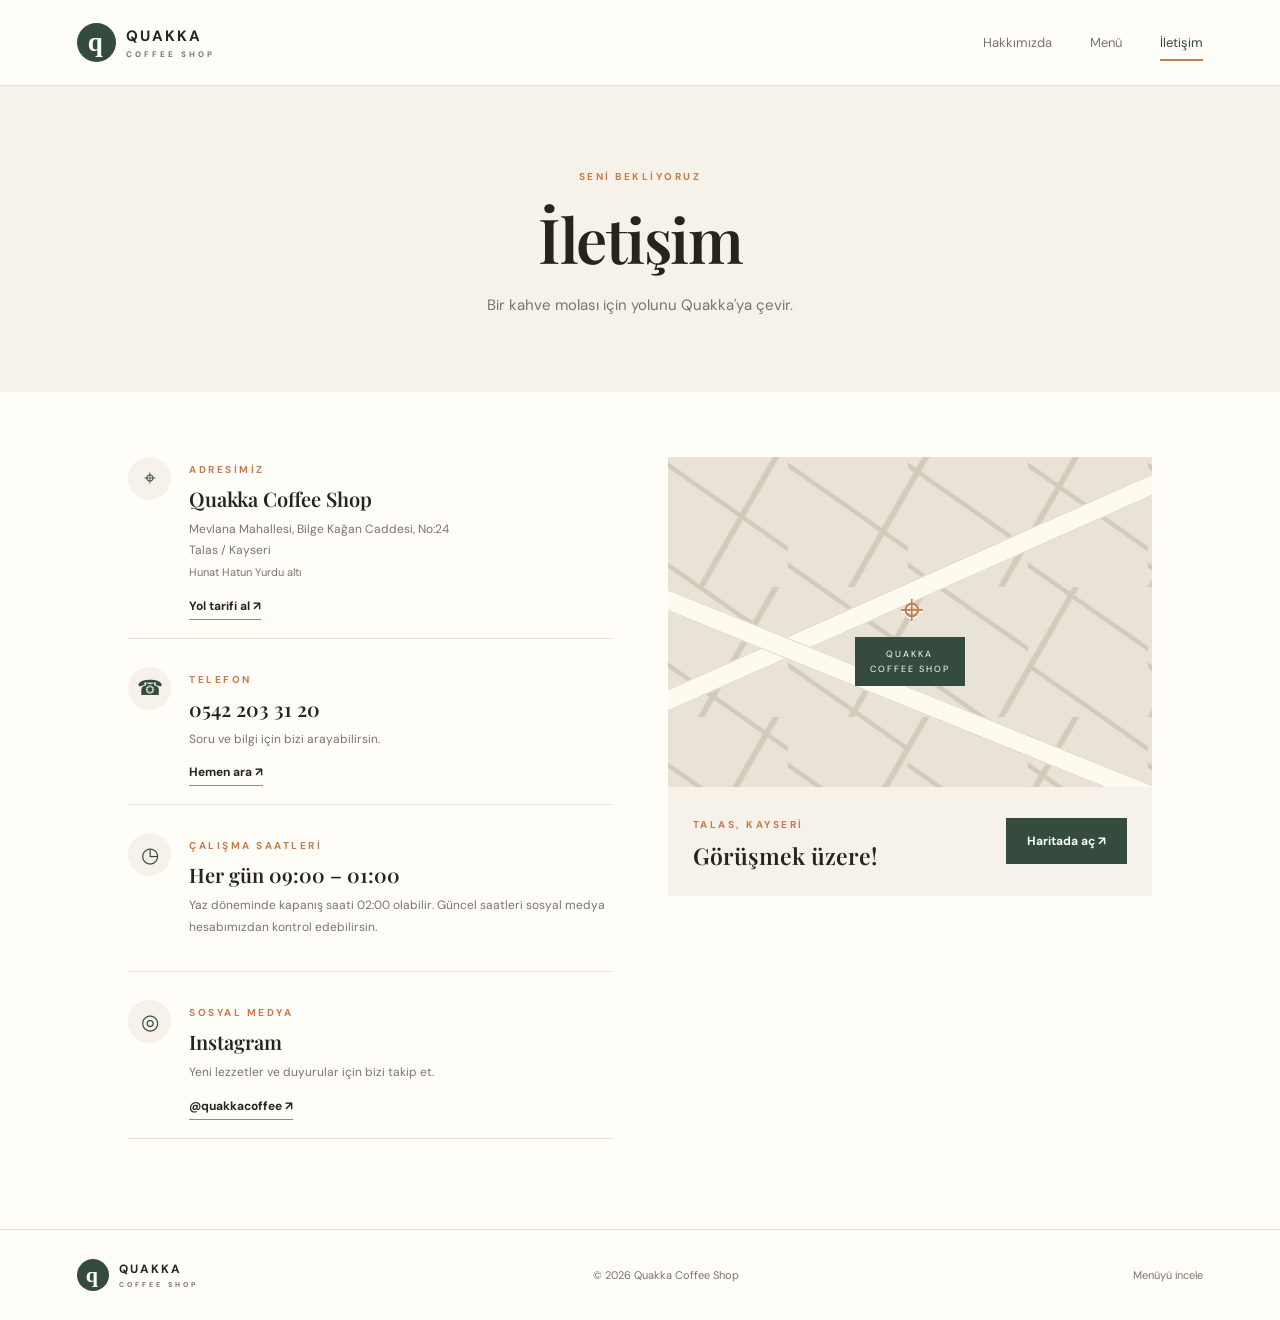
==== contact.html @ cac34ea9 "Add files via upload" ====
<!DOCTYPE html>
<html lang="tr"><head><meta charset="UTF-8"><meta name="viewport" content="width=device-width, initial-scale=1.0"><meta name="description" content="Quakka Coffee Shop iletişim ve konum bilgileri."><title>İletişim | Quakka Coffee Shop</title><link rel="preconnect" href="https://fonts.googleapis.com"><link rel="preconnect" href="https://fonts.gstatic.com" crossorigin><link href="https://fonts.googleapis.com/css2?family=DM+Sans:wght@400;500;600;700&family=Playfair+Display:wght@600;700&display=swap" rel="stylesheet"><link rel="stylesheet" href="style.css"></head>
<body><header class="site-header"><a class="brand" href="index.html"><span class="brand-mark">q</span><span>QUAKKA<small>COFFEE SHOP</small></span></a><button class="menu-toggle" aria-label="Menüyü aç" aria-expanded="false">☰</button><nav class="nav"><a href="index.html">Hakkımızda</a><a href="menu.html">Menü</a><a class="active" href="contact.html">İletişim</a></nav></header>
<main><section class="page-hero"><span class="eyebrow">SENİ BEKLİYORUZ</span><h1>İletişim</h1><p>Bir kahve molası için yolunu Quakka'ya çevir.</p></section>
<section class="contact-layout section-wrap"><div class="contact-info">
  <div class="contact-card"><span class="contact-icon">⌖</span><div><span class="item-tag">ADRESİMİZ</span><h3>Quakka Coffee Shop</h3><p>Mevlana Mahallesi, Bilge Kağan Caddesi, No:24<br>Talas / Kayseri<br><small>Hunat Hatun Yurdu altı</small></p><a class="text-link" target="_blank" rel="noopener" href="https://www.google.com/maps/search/?api=1&query=Quakka+Coffee+Shop+Talas+Kayseri">Yol tarifi al ↗</a></div></div>
  <div class="contact-card"><span class="contact-icon">☎</span><div><span class="item-tag">TELEFON</span><h3>0542 203 31 20</h3><p>Soru ve bilgi için bizi arayabilirsin.</p><a class="text-link" href="tel:+905422033120">Hemen ara ↗</a></div></div>
  <div class="contact-card"><span class="contact-icon">◷</span><div><span class="item-tag">ÇALIŞMA SAATLERİ</span><h3>Her gün 09:00 – 01:00</h3><p>Yaz döneminde kapanış saati 02:00 olabilir. Güncel saatleri sosyal medya hesabımızdan kontrol edebilirsin.</p></div></div>
  <div class="contact-card"><span class="contact-icon">◎</span><div><span class="item-tag">SOSYAL MEDYA</span><h3>Instagram</h3><p>Yeni lezzetler ve duyurular için bizi takip et.</p><a class="text-link" target="_blank" rel="noopener" href="https://www.instagram.com/quakkacoffee/">@quakkacoffee ↗</a></div></div>
</div><div class="map-panel"><div class="map-art"><span class="map-pin">⌖</span><span class="map-label">QUAKKA<br>COFFEE SHOP</span><span class="map-road road-one"></span><span class="map-road road-two"></span></div><div class="map-bottom"><div><span class="eyebrow">TALAS, KAYSERİ</span><h3>Görüşmek üzere!</h3></div><a class="btn btn-primary" target="_blank" rel="noopener" href="https://www.google.com/maps/search/?api=1&query=Quakka+Coffee+Shop+Talas+Kayseri">Haritada aç ↗</a></div></div></section></main>
<footer><a class="brand footer-brand" href="index.html"><span class="brand-mark">q</span><span>QUAKKA<small>COFFEE SHOP</small></span></a><p>© <span id="year"></span> Quakka Coffee Shop</p><a href="menu.html">Menüyü incele</a></footer><script src="script.js"></script></body></html>
---- style.css ----
:root{--ink:#25241f;--muted:#77756d;--cream:#f6f2e9;--paper:#fffdf8;--green:#344b3d;--orange:#c77a4b;--line:#e8e1d5}*{box-sizing:border-box}html{scroll-behavior:smooth}body{margin:0;background:var(--paper);color:var(--ink);font-family:'DM Sans',sans-serif}a{color:inherit;text-decoration:none}.site-header{height:86px;padding:0 max(6vw,24px);display:flex;align-items:center;justify-content:space-between;border-bottom:1px solid var(--line);background:rgba(255,253,248,.94);position:sticky;top:0;z-index:10;backdrop-filter:blur(12px)}.brand{display:flex;align-items:center;gap:10px;font-weight:700;letter-spacing:2px;font-size:15px}.brand small{display:block;font-size:8px;letter-spacing:3px;color:var(--muted);margin-top:3px}.brand-mark{display:grid;place-items:center;width:39px;height:39px;border-radius:50%;background:var(--green);color:#fff;font:700 27px Georgia}.nav{display:flex;gap:38px}.nav a{font-size:13px;color:var(--muted);padding:34px 0;position:relative}.nav a:hover,.nav a.active{color:var(--green)}.nav a.active:after{content:'';position:absolute;bottom:24px;left:0;width:100%;height:2px;background:var(--orange)}.menu-toggle{display:none;background:none;border:0;font-size:25px;color:var(--green)}.hero{min-height:570px;padding:75px max(10vw,28px);display:grid;grid-template-columns:1fr 1fr;align-items:center;gap:50px;background:var(--cream);overflow:hidden}.eyebrow,.item-tag{font-size:10px;letter-spacing:2.5px;font-weight:700;color:var(--orange)}h1,h2{font-family:'Playfair Display',serif;font-weight:600;letter-spacing:-1.5px}.hero h1{font-size:clamp(52px,6vw,82px);line-height:1.06;margin:20px 0}.hero h1 em{color:var(--orange);font-weight:600}.hero-copy>p,.page-hero p{max-width:450px;color:var(--muted);line-height:1.85;font-size:15px}.hero-actions{display:flex;align-items:center;gap:28px;margin-top:32px}.btn{display:inline-flex;align-items:center;gap:22px;padding:15px 21px;font-size:12px;font-weight:700;transition:.2s}.btn-primary{background:var(--green);color:white}.btn-primary:hover{background:#24372b;transform:translateY(-2px)}.text-link{font-size:12px;font-weight:700;border-bottom:1px solid var(--orange);padding-bottom:5px}.hero-art{height:390px;position:relative;display:grid;place-items:center}.art-circle{width:330px;height:330px;border-radius:50%;background:#e4d4bd;position:absolute}.coffee-cup{width:210px;height:145px;background:#fffaf0;border-radius:12px 12px 75px 75px;position:relative;z-index:1;box-shadow:0 25px 35px #59432c25;transform:rotate(-7deg);display:flex;justify-content:center;padding-top:12px}.coffee{width:175px;height:25px;border-radius:50%;background:#68432e;border:7px solid #e8dfcf}.cup-handle{position:absolute;right:-49px;top:32px;width:65px;height:65px;border:13px solid #fffaf0;border-radius:50%;z-index:-1}.art-note{position:absolute;left:4%;bottom:35px;font-size:10px;letter-spacing:3px;line-height:1.7;color:var(--green);font-weight:700}.art-stamp{position:absolute;right:8%;top:35px;width:65px;height:65px;border:1px solid var(--orange);border-radius:50%;display:grid;place-items:center;color:var(--orange);font:30px Georgia}.section-wrap{padding:90px max(10vw,28px)}.intro{display:grid;grid-template-columns:1fr 1fr;gap:70px;align-items:center}.intro h2,.cta h2{font-size:48px;line-height:1.15;margin:15px 0}.intro-text{color:var(--muted);font-size:14px;line-height:1.9}.feature-strip{background:#f0ebe1;padding:55px max(10vw,28px);display:grid;grid-template-columns:repeat(3,1fr);gap:45px}.feature-strip>div>span{color:var(--orange);font-size:11px}.feature-strip h3{font:600 21px 'Playfair Display',serif;margin:12px 0 7px}.feature-strip p{font-size:12px;color:var(--muted);line-height:1.7}.cta{background:var(--green);color:#fff;display:flex;align-items:center;justify-content:space-between;padding-top:48px;padding-bottom:48px}.cta .eyebrow{color:#e8b18e}.cta h2{font-size:35px;margin-bottom:0}.btn-light{background:var(--paper);color:var(--green);white-space:nowrap}.page-hero{text-align:center;background:var(--cream);padding:78px 24px 72px}.page-hero h1{font-size:62px;margin:12px 0}.page-hero p{margin:0 auto}.menu-section{padding-top:55px}.menu-toolbar{display:flex;justify-content:space-between;gap:20px;align-items:center;margin-bottom:30px}.filters{display:flex;gap:8px;flex-wrap:wrap}.filter{border:1px solid var(--line);background:transparent;border-radius:30px;padding:10px 16px;font:600 11px 'DM Sans';color:var(--muted);cursor:pointer}.filter:hover,.filter.active{background:var(--green);border-color:var(--green);color:#fff}.menu-note,.disclaimer{font-size:11px;color:var(--muted)}.menu-grid{display:grid;grid-template-columns:repeat(2,1fr);gap:14px}.menu-card{border:1px solid var(--line);padding:23px;display:flex;gap:18px;align-items:flex-start;background:#fffefa;min-height:145px;transition:.2s}.menu-card:hover{border-color:#c7b49c;transform:translateY(-2px)}.menu-card[hidden]{display:none}.menu-emoji{width:49px;height:49px;flex:0 0 49px;border-radius:50%;background:var(--cream);display:grid;place-items:center;font-size:23px}.menu-card h3{font:600 21px 'Playfair Display',serif;margin:7px 0}.menu-card p{font-size:12px;line-height:1.6;color:var(--muted);margin:0}.menu-card .item-tag{font-size:9px}.disclaimer{margin-top:26px}.contact-layout{display:grid;grid-template-columns:1fr 1fr;gap:55px;padding-top:65px}.contact-info{display:grid;gap:28px}.contact-card{display:flex;gap:18px;padding-bottom:23px;border-bottom:1px solid var(--line)}.contact-icon{width:43px;height:43px;flex:0 0 43px;border-radius:50%;background:var(--cream);display:grid;place-items:center;color:var(--green);font-size:21px}.contact-card h3{font:600 20px 'Playfair Display',serif;margin:7px 0}.contact-card p{font-size:12px;color:var(--muted);line-height:1.8;margin:0 0 10px}.contact-card small{font-size:11px}.map-panel{background:var(--cream);align-self:start}.map-art{height:330px;position:relative;overflow:hidden;background-color:#e9e3d7;background-image:linear-gradient(35deg,transparent 48%,#d4cabb 49%,#d4cabb 51%,transparent 52%),linear-gradient(120deg,transparent 46%,#d4cabb 47%,#d4cabb 49%,transparent 50%);background-size:120px 100px,150px 130px;display:grid;place-items:center}.map-road{position:absolute;height:20px;width:130%;background:#fffaf0;border:1px solid #ded5c8;transform:rotate(-24deg)}.road-one{top:35%;left:-10%}.road-two{top:70%;left:-15%;transform:rotate(22deg)}.map-pin{position:absolute;z-index:2;top:38%;left:48%;font-size:42px;color:var(--orange);text-shadow:0 2px #fff}.map-label{z-index:2;background:var(--green);color:white;padding:10px 15px;font-size:9px;letter-spacing:2px;line-height:1.6;text-align:center;margin-top:80px}.map-bottom{padding:25px;display:flex;align-items:center;justify-content:space-between;gap:15px}.map-bottom h3{font:600 23px 'Playfair Display',serif;margin:7px 0 0}footer{border-top:1px solid var(--line);padding:27px max(6vw,24px);display:flex;align-items:center;justify-content:space-between;gap:20px}footer p,footer>a:last-child{font-size:11px;color:var(--muted)}.footer-brand .brand-mark{width:32px;height:32px;font-size:22px}.footer-brand{font-size:12px} .footer-brand small{font-size:7px}@media(max-width:760px){.site-header{height:72px}.menu-toggle{display:block}.nav{display:none;position:absolute;top:71px;left:0;right:0;background:var(--paper);padding:10px 25px 20px;box-shadow:0 12px 20px #0000000c;flex-direction:column;gap:0}.nav.open{display:flex}.nav a{padding:14px 0}.nav a.active:after{bottom:7px;width:35px}.hero{grid-template-columns:1fr;padding-top:65px;gap:15px}.hero-art{height:300px}.art-circle{width:260px;height:260px}.coffee-cup{transform:scale(.82) rotate(-7deg)}.intro,.contact-layout{grid-template-columns:1fr;gap:25px}.intro h2{font-size:40px}.feature-strip{grid-template-columns:1fr;gap:20px;padding-top:40px;padding-bottom:40px}.cta{align-items:flex-start;flex-direction:column}.cta h2{font-size:30px}.page-hero h1{font-size:48px}.menu-toolbar{align-items:flex-start;flex-direction:column}.menu-grid{grid-template-columns:1fr}.section-wrap{padding:60px 24px}.contact-layout{padding-top:45px}.map-art{height:260px}footer{flex-wrap:wrap}footer p{order:3;width:100%;margin:0}}@media(min-width:761px) and (max-width:1050px){.hero{padding-left:6vw;padding-right:6vw}.section-wrap{padding-left:7vw;padding-right:7vw}.menu-toolbar{align-items:flex-start;flex-direction:column}}
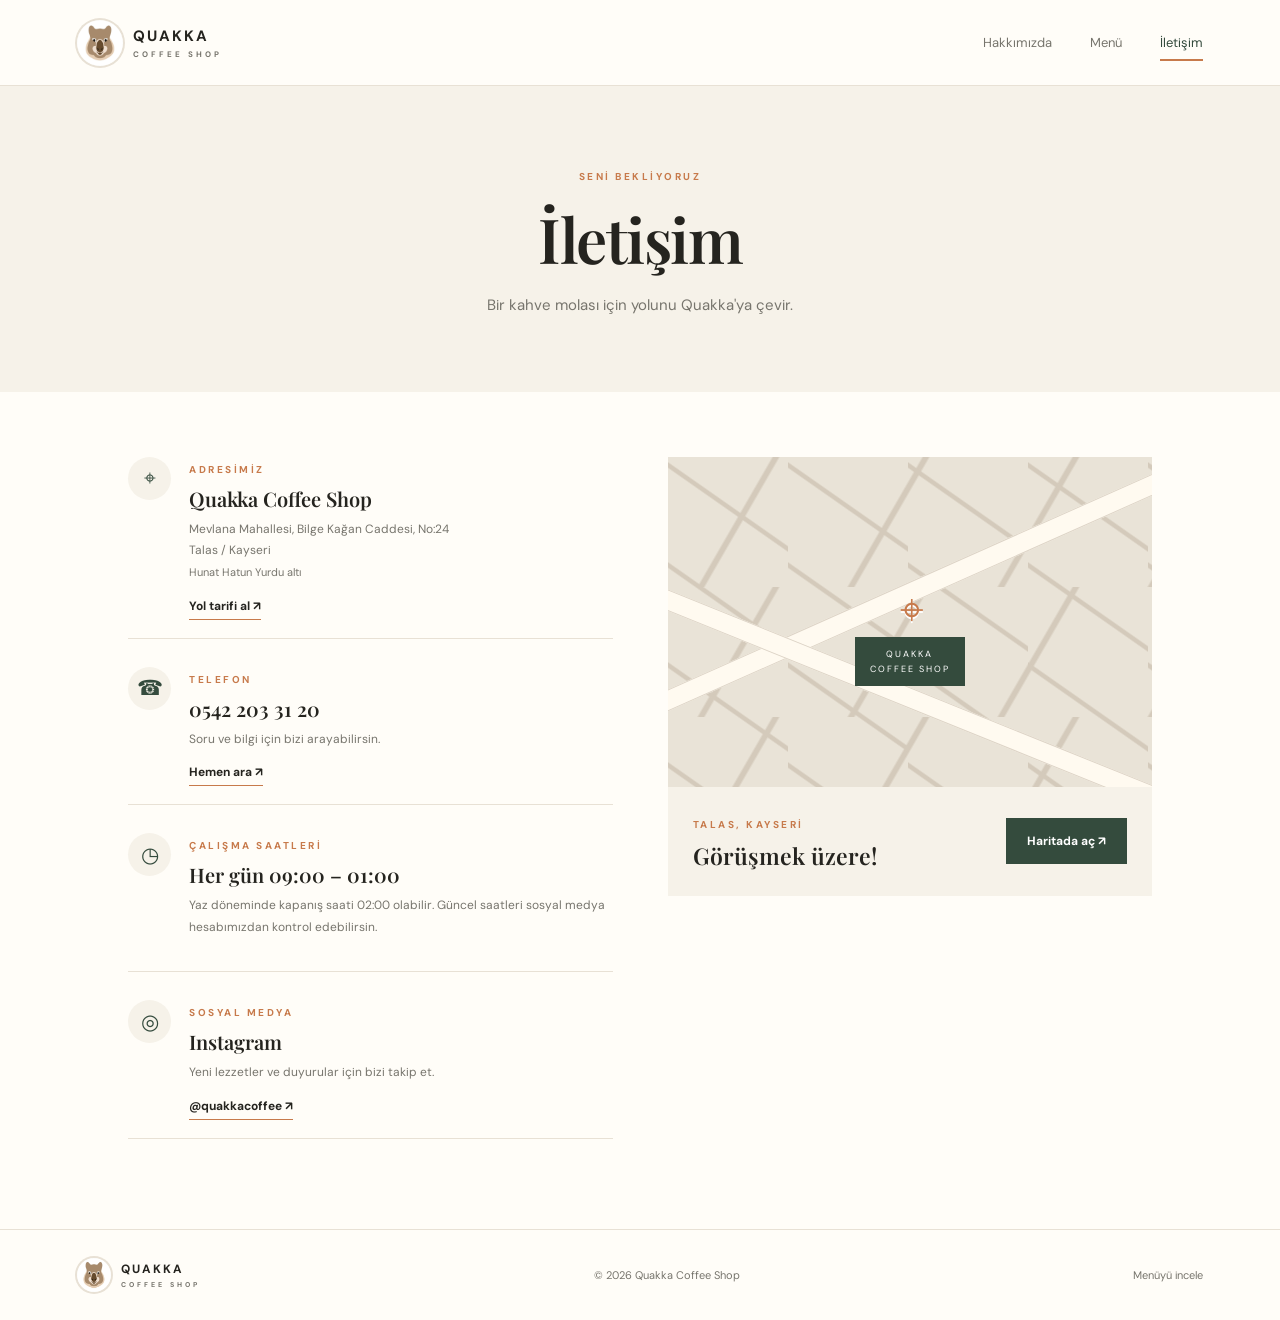
==== commit b5e003c4: "Add files via upload" ====
--- a/contact.html
+++ b/contact.html
@@ -1,6 +1,6 @@
 <!DOCTYPE html>
-<html lang="tr"><head><meta charset="UTF-8"><meta name="viewport" content="width=device-width, initial-scale=1.0"><meta name="description" content="Quakka Coffee Shop iletişim ve konum bilgileri."><title>İletişim | Quakka Coffee Shop</title><link rel="preconnect" href="https://fonts.googleapis.com"><link rel="preconnect" href="https://fonts.gstatic.com" crossorigin><link href="https://fonts.googleapis.com/css2?family=DM+Sans:wght@400;500;600;700&family=Playfair+Display:wght@600;700&display=swap" rel="stylesheet"><link rel="stylesheet" href="style.css"></head>
-<body><header class="site-header"><a class="brand" href="index.html"><span class="brand-mark">q</span><span>QUAKKA<small>COFFEE SHOP</small></span></a><button class="menu-toggle" aria-label="Menüyü aç" aria-expanded="false">☰</button><nav class="nav"><a href="index.html">Hakkımızda</a><a href="menu.html">Menü</a><a class="active" href="contact.html">İletişim</a></nav></header>
+<html lang="tr"><head><meta charset="UTF-8"><meta name="viewport" content="width=device-width, initial-scale=1.0"><meta name="description" content="Quakka Coffee Shop iletişim ve konum bilgileri."><title>İletişim | Quakka Coffee Shop</title><link rel="preconnect" href="https://fonts.googleapis.com"><link rel="preconnect" href="https://fonts.gstatic.com" crossorigin><link href="https://fonts.googleapis.com/css2?family=DM+Sans:wght@400;500;600;700&family=Playfair+Display:wght@600;700&display=swap" rel="stylesheet"><link rel="icon" type="image/png" href="logo.png"><link rel="stylesheet" href="style.css"></head>
+<body><header class="site-header"><a class="brand" href="index.html"><img class="brand-logo" src="logo.png" alt="Quakka logosu"><span>QUAKKA<small>COFFEE SHOP</small></span></a><button class="menu-toggle" aria-label="Menüyü aç" aria-expanded="false">☰</button><nav class="nav"><a href="index.html">Hakkımızda</a><a href="menu.html">Menü</a><a class="active" href="contact.html">İletişim</a></nav></header>
 <main><section class="page-hero"><span class="eyebrow">SENİ BEKLİYORUZ</span><h1>İletişim</h1><p>Bir kahve molası için yolunu Quakka'ya çevir.</p></section>
 <section class="contact-layout section-wrap"><div class="contact-info">
   <div class="contact-card"><span class="contact-icon">⌖</span><div><span class="item-tag">ADRESİMİZ</span><h3>Quakka Coffee Shop</h3><p>Mevlana Mahallesi, Bilge Kağan Caddesi, No:24<br>Talas / Kayseri<br><small>Hunat Hatun Yurdu altı</small></p><a class="text-link" target="_blank" rel="noopener" href="https://www.google.com/maps/search/?api=1&query=Quakka+Coffee+Shop+Talas+Kayseri">Yol tarifi al ↗</a></div></div>
@@ -8,4 +8,4 @@
   <div class="contact-card"><span class="contact-icon">◷</span><div><span class="item-tag">ÇALIŞMA SAATLERİ</span><h3>Her gün 09:00 – 01:00</h3><p>Yaz döneminde kapanış saati 02:00 olabilir. Güncel saatleri sosyal medya hesabımızdan kontrol edebilirsin.</p></div></div>
   <div class="contact-card"><span class="contact-icon">◎</span><div><span class="item-tag">SOSYAL MEDYA</span><h3>Instagram</h3><p>Yeni lezzetler ve duyurular için bizi takip et.</p><a class="text-link" target="_blank" rel="noopener" href="https://www.instagram.com/quakkacoffee/">@quakkacoffee ↗</a></div></div>
 </div><div class="map-panel"><div class="map-art"><span class="map-pin">⌖</span><span class="map-label">QUAKKA<br>COFFEE SHOP</span><span class="map-road road-one"></span><span class="map-road road-two"></span></div><div class="map-bottom"><div><span class="eyebrow">TALAS, KAYSERİ</span><h3>Görüşmek üzere!</h3></div><a class="btn btn-primary" target="_blank" rel="noopener" href="https://www.google.com/maps/search/?api=1&query=Quakka+Coffee+Shop+Talas+Kayseri">Haritada aç ↗</a></div></div></section></main>
-<footer><a class="brand footer-brand" href="index.html"><span class="brand-mark">q</span><span>QUAKKA<small>COFFEE SHOP</small></span></a><p>© <span id="year"></span> Quakka Coffee Shop</p><a href="menu.html">Menüyü incele</a></footer><script src="script.js"></script></body></html>+<footer><a class="brand footer-brand" href="index.html"><img class="brand-logo" src="logo.png" alt="Quakka logosu"><span>QUAKKA<small>COFFEE SHOP</small></span></a><p>© <span id="year"></span> Quakka Coffee Shop</p><a href="menu.html">Menüyü incele</a></footer><script src="script.js"></script></body></html>
--- a/style.css
+++ b/style.css
@@ -1 +1 @@
-:root{--ink:#25241f;--muted:#77756d;--cream:#f6f2e9;--paper:#fffdf8;--green:#344b3d;--orange:#c77a4b;--line:#e8e1d5}*{box-sizing:border-box}html{scroll-behavior:smooth}body{margin:0;background:var(--paper);color:var(--ink);font-family:'DM Sans',sans-serif}a{color:inherit;text-decoration:none}.site-header{height:86px;padding:0 max(6vw,24px);display:flex;align-items:center;justify-content:space-between;border-bottom:1px solid var(--line);background:rgba(255,253,248,.94);position:sticky;top:0;z-index:10;backdrop-filter:blur(12px)}.brand{display:flex;align-items:center;gap:10px;font-weight:700;letter-spacing:2px;font-size:15px}.brand small{display:block;font-size:8px;letter-spacing:3px;color:var(--muted);margin-top:3px}.brand-mark{display:grid;place-items:center;width:39px;height:39px;border-radius:50%;background:var(--green);color:#fff;font:700 27px Georgia}.nav{display:flex;gap:38px}.nav a{font-size:13px;color:var(--muted);padding:34px 0;position:relative}.nav a:hover,.nav a.active{color:var(--green)}.nav a.active:after{content:'';position:absolute;bottom:24px;left:0;width:100%;height:2px;background:var(--orange)}.menu-toggle{display:none;background:none;border:0;font-size:25px;color:var(--green)}.hero{min-height:570px;padding:75px max(10vw,28px);display:grid;grid-template-columns:1fr 1fr;align-items:center;gap:50px;background:var(--cream);overflow:hidden}.eyebrow,.item-tag{font-size:10px;letter-spacing:2.5px;font-weight:700;color:var(--orange)}h1,h2{font-family:'Playfair Display',serif;font-weight:600;letter-spacing:-1.5px}.hero h1{font-size:clamp(52px,6vw,82px);line-height:1.06;margin:20px 0}.hero h1 em{color:var(--orange);font-weight:600}.hero-copy>p,.page-hero p{max-width:450px;color:var(--muted);line-height:1.85;font-size:15px}.hero-actions{display:flex;align-items:center;gap:28px;margin-top:32px}.btn{display:inline-flex;align-items:center;gap:22px;padding:15px 21px;font-size:12px;font-weight:700;transition:.2s}.btn-primary{background:var(--green);color:white}.btn-primary:hover{background:#24372b;transform:translateY(-2px)}.text-link{font-size:12px;font-weight:700;border-bottom:1px solid var(--orange);padding-bottom:5px}.hero-art{height:390px;position:relative;display:grid;place-items:center}.art-circle{width:330px;height:330px;border-radius:50%;background:#e4d4bd;position:absolute}.coffee-cup{width:210px;height:145px;background:#fffaf0;border-radius:12px 12px 75px 75px;position:relative;z-index:1;box-shadow:0 25px 35px #59432c25;transform:rotate(-7deg);display:flex;justify-content:center;padding-top:12px}.coffee{width:175px;height:25px;border-radius:50%;background:#68432e;border:7px solid #e8dfcf}.cup-handle{position:absolute;right:-49px;top:32px;width:65px;height:65px;border:13px solid #fffaf0;border-radius:50%;z-index:-1}.art-note{position:absolute;left:4%;bottom:35px;font-size:10px;letter-spacing:3px;line-height:1.7;color:var(--green);font-weight:700}.art-stamp{position:absolute;right:8%;top:35px;width:65px;height:65px;border:1px solid var(--orange);border-radius:50%;display:grid;place-items:center;color:var(--orange);font:30px Georgia}.section-wrap{padding:90px max(10vw,28px)}.intro{display:grid;grid-template-columns:1fr 1fr;gap:70px;align-items:center}.intro h2,.cta h2{font-size:48px;line-height:1.15;margin:15px 0}.intro-text{color:var(--muted);font-size:14px;line-height:1.9}.feature-strip{background:#f0ebe1;padding:55px max(10vw,28px);display:grid;grid-template-columns:repeat(3,1fr);gap:45px}.feature-strip>div>span{color:var(--orange);font-size:11px}.feature-strip h3{font:600 21px 'Playfair Display',serif;margin:12px 0 7px}.feature-strip p{font-size:12px;color:var(--muted);line-height:1.7}.cta{background:var(--green);color:#fff;display:flex;align-items:center;justify-content:space-between;padding-top:48px;padding-bottom:48px}.cta .eyebrow{color:#e8b18e}.cta h2{font-size:35px;margin-bottom:0}.btn-light{background:var(--paper);color:var(--green);white-space:nowrap}.page-hero{text-align:center;background:var(--cream);padding:78px 24px 72px}.page-hero h1{font-size:62px;margin:12px 0}.page-hero p{margin:0 auto}.menu-section{padding-top:55px}.menu-toolbar{display:flex;justify-content:space-between;gap:20px;align-items:center;margin-bottom:30px}.filters{display:flex;gap:8px;flex-wrap:wrap}.filter{border:1px solid var(--line);background:transparent;border-radius:30px;padding:10px 16px;font:600 11px 'DM Sans';color:var(--muted);cursor:pointer}.filter:hover,.filter.active{background:var(--green);border-color:var(--green);color:#fff}.menu-note,.disclaimer{font-size:11px;color:var(--muted)}.menu-grid{display:grid;grid-template-columns:repeat(2,1fr);gap:14px}.menu-card{border:1px solid var(--line);padding:23px;display:flex;gap:18px;align-items:flex-start;background:#fffefa;min-height:145px;transition:.2s}.menu-card:hover{border-color:#c7b49c;transform:translateY(-2px)}.menu-card[hidden]{display:none}.menu-emoji{width:49px;height:49px;flex:0 0 49px;border-radius:50%;background:var(--cream);display:grid;place-items:center;font-size:23px}.menu-card h3{font:600 21px 'Playfair Display',serif;margin:7px 0}.menu-card p{font-size:12px;line-height:1.6;color:var(--muted);margin:0}.menu-card .item-tag{font-size:9px}.disclaimer{margin-top:26px}.contact-layout{display:grid;grid-template-columns:1fr 1fr;gap:55px;padding-top:65px}.contact-info{display:grid;gap:28px}.contact-card{display:flex;gap:18px;padding-bottom:23px;border-bottom:1px solid var(--line)}.contact-icon{width:43px;height:43px;flex:0 0 43px;border-radius:50%;background:var(--cream);display:grid;place-items:center;color:var(--green);font-size:21px}.contact-card h3{font:600 20px 'Playfair Display',serif;margin:7px 0}.contact-card p{font-size:12px;color:var(--muted);line-height:1.8;margin:0 0 10px}.contact-card small{font-size:11px}.map-panel{background:var(--cream);align-self:start}.map-art{height:330px;position:relative;overflow:hidden;background-color:#e9e3d7;background-image:linear-gradient(35deg,transparent 48%,#d4cabb 49%,#d4cabb 51%,transparent 52%),linear-gradient(120deg,transparent 46%,#d4cabb 47%,#d4cabb 49%,transparent 50%);background-size:120px 100px,150px 130px;display:grid;place-items:center}.map-road{position:absolute;height:20px;width:130%;background:#fffaf0;border:1px solid #ded5c8;transform:rotate(-24deg)}.road-one{top:35%;left:-10%}.road-two{top:70%;left:-15%;transform:rotate(22deg)}.map-pin{position:absolute;z-index:2;top:38%;left:48%;font-size:42px;color:var(--orange);text-shadow:0 2px #fff}.map-label{z-index:2;background:var(--green);color:white;padding:10px 15px;font-size:9px;letter-spacing:2px;line-height:1.6;text-align:center;margin-top:80px}.map-bottom{padding:25px;display:flex;align-items:center;justify-content:space-between;gap:15px}.map-bottom h3{font:600 23px 'Playfair Display',serif;margin:7px 0 0}footer{border-top:1px solid var(--line);padding:27px max(6vw,24px);display:flex;align-items:center;justify-content:space-between;gap:20px}footer p,footer>a:last-child{font-size:11px;color:var(--muted)}.footer-brand .brand-mark{width:32px;height:32px;font-size:22px}.footer-brand{font-size:12px} .footer-brand small{font-size:7px}@media(max-width:760px){.site-header{height:72px}.menu-toggle{display:block}.nav{display:none;position:absolute;top:71px;left:0;right:0;background:var(--paper);padding:10px 25px 20px;box-shadow:0 12px 20px #0000000c;flex-direction:column;gap:0}.nav.open{display:flex}.nav a{padding:14px 0}.nav a.active:after{bottom:7px;width:35px}.hero{grid-template-columns:1fr;padding-top:65px;gap:15px}.hero-art{height:300px}.art-circle{width:260px;height:260px}.coffee-cup{transform:scale(.82) rotate(-7deg)}.intro,.contact-layout{grid-template-columns:1fr;gap:25px}.intro h2{font-size:40px}.feature-strip{grid-template-columns:1fr;gap:20px;padding-top:40px;padding-bottom:40px}.cta{align-items:flex-start;flex-direction:column}.cta h2{font-size:30px}.page-hero h1{font-size:48px}.menu-toolbar{align-items:flex-start;flex-direction:column}.menu-grid{grid-template-columns:1fr}.section-wrap{padding:60px 24px}.contact-layout{padding-top:45px}.map-art{height:260px}footer{flex-wrap:wrap}footer p{order:3;width:100%;margin:0}}@media(min-width:761px) and (max-width:1050px){.hero{padding-left:6vw;padding-right:6vw}.section-wrap{padding-left:7vw;padding-right:7vw}.menu-toolbar{align-items:flex-start;flex-direction:column}}+:root{--ink:#25241f;--muted:#77756d;--cream:#f6f2e9;--paper:#fffdf8;--green:#344b3d;--orange:#c77a4b;--line:#e8e1d5}*{box-sizing:border-box}html{scroll-behavior:smooth}body{margin:0;background:var(--paper);color:var(--ink);font-family:'DM Sans',sans-serif}a{color:inherit;text-decoration:none}.site-header{height:86px;padding:0 max(6vw,24px);display:flex;align-items:center;justify-content:space-between;border-bottom:1px solid var(--line);background:rgba(255,253,248,.94);position:sticky;top:0;z-index:10;backdrop-filter:blur(12px)}.brand{display:flex;align-items:center;gap:10px;font-weight:700;letter-spacing:2px;font-size:15px}.brand small{display:block;font-size:8px;letter-spacing:3px;color:var(--muted);margin-top:3px}.brand-logo{width:46px;height:46px;border-radius:50%;object-fit:cover;flex:0 0 46px;box-shadow:0 0 0 2px var(--line)}.nav{display:flex;gap:38px}.nav a{font-size:13px;color:var(--muted);padding:34px 0;position:relative}.nav a:hover,.nav a.active{color:var(--green)}.nav a.active:after{content:'';position:absolute;bottom:24px;left:0;width:100%;height:2px;background:var(--orange)}.menu-toggle{display:none;background:none;border:0;font-size:25px;color:var(--green)}.hero{min-height:570px;padding:75px max(10vw,28px);display:grid;grid-template-columns:1fr 1fr;align-items:center;gap:50px;background:var(--cream);overflow:hidden}.eyebrow,.item-tag{font-size:10px;letter-spacing:2.5px;font-weight:700;color:var(--orange)}h1,h2{font-family:'Playfair Display',serif;font-weight:600;letter-spacing:-1.5px}.hero h1{font-size:clamp(52px,6vw,82px);line-height:1.06;margin:20px 0}.hero h1 em{color:var(--orange);font-weight:600}.hero-copy>p,.page-hero p{max-width:450px;color:var(--muted);line-height:1.85;font-size:15px}.hero-actions{display:flex;align-items:center;gap:28px;margin-top:32px}.btn{display:inline-flex;align-items:center;gap:22px;padding:15px 21px;font-size:12px;font-weight:700;transition:.2s}.btn-primary{background:var(--green);color:white}.btn-primary:hover{background:#24372b;transform:translateY(-2px)}.text-link{font-size:12px;font-weight:700;border-bottom:1px solid var(--orange);padding-bottom:5px}.hero-art{height:390px;position:relative;display:grid;place-items:center}.art-circle{width:330px;height:330px;border-radius:50%;background:#e4d4bd;position:absolute}.hero-logo{width:250px;height:250px;border-radius:50%;position:relative;z-index:1;box-shadow:0 25px 35px #59432c33;border:6px solid var(--paper)}.art-note{position:absolute;left:4%;bottom:35px;font-size:10px;letter-spacing:3px;line-height:1.7;color:var(--green);font-weight:700}.art-stamp{position:absolute;right:8%;top:35px;width:65px;height:65px;border:1px solid var(--orange);border-radius:50%;display:grid;place-items:center;color:var(--orange);font:30px Georgia}.section-wrap{padding:90px max(10vw,28px)}.intro{display:grid;grid-template-columns:1fr 1fr;gap:70px;align-items:center}.intro h2,.cta h2{font-size:48px;line-height:1.15;margin:15px 0}.intro-text{color:var(--muted);font-size:14px;line-height:1.9}.feature-strip{background:#f0ebe1;padding:55px max(10vw,28px);display:grid;grid-template-columns:repeat(3,1fr);gap:45px}.feature-strip>div>span{color:var(--orange);font-size:11px}.feature-strip h3{font:600 21px 'Playfair Display',serif;margin:12px 0 7px}.feature-strip p{font-size:12px;color:var(--muted);line-height:1.7}.cta{background:var(--green);color:#fff;display:flex;align-items:center;justify-content:space-between;padding-top:48px;padding-bottom:48px}.cta .eyebrow{color:#e8b18e}.cta h2{font-size:35px;margin-bottom:0}.btn-light{background:var(--paper);color:var(--green);white-space:nowrap}.page-hero{text-align:center;background:var(--cream);padding:78px 24px 72px}.page-hero h1{font-size:62px;margin:12px 0}.page-hero p{margin:0 auto}.menu-section{padding-top:55px}.menu-toolbar{display:flex;justify-content:space-between;gap:20px;align-items:center;margin-bottom:30px}.filters{display:flex;gap:8px;flex-wrap:wrap}.filter{border:1px solid var(--line);background:transparent;border-radius:30px;padding:10px 16px;font:600 11px 'DM Sans';color:var(--muted);cursor:pointer}.filter:hover,.filter.active{background:var(--green);border-color:var(--green);color:#fff}.menu-note,.disclaimer{font-size:11px;color:var(--muted)}.menu-grid{display:grid;grid-template-columns:repeat(2,1fr);gap:14px}.menu-card{border:1px solid var(--line);padding:23px;display:flex;gap:18px;align-items:flex-start;background:#fffefa;min-height:145px;transition:.2s}.menu-card:hover{border-color:#c7b49c;transform:translateY(-2px)}.menu-card[hidden]{display:none}.menu-emoji{width:49px;height:49px;flex:0 0 49px;border-radius:50%;background:var(--cream);display:grid;place-items:center;font-size:23px}.menu-card h3{font:600 21px 'Playfair Display',serif;margin:7px 0}.menu-card p{font-size:12px;line-height:1.6;color:var(--muted);margin:0}.menu-card .item-tag{font-size:9px}.disclaimer{margin-top:26px}.contact-layout{display:grid;grid-template-columns:1fr 1fr;gap:55px;padding-top:65px}.contact-info{display:grid;gap:28px}.contact-card{display:flex;gap:18px;padding-bottom:23px;border-bottom:1px solid var(--line)}.contact-icon{width:43px;height:43px;flex:0 0 43px;border-radius:50%;background:var(--cream);display:grid;place-items:center;color:var(--green);font-size:21px}.contact-card h3{font:600 20px 'Playfair Display',serif;margin:7px 0}.contact-card p{font-size:12px;color:var(--muted);line-height:1.8;margin:0 0 10px}.contact-card small{font-size:11px}.map-panel{background:var(--cream);align-self:start}.map-art{height:330px;position:relative;overflow:hidden;background-color:#e9e3d7;background-image:linear-gradient(35deg,transparent 48%,#d4cabb 49%,#d4cabb 51%,transparent 52%),linear-gradient(120deg,transparent 46%,#d4cabb 47%,#d4cabb 49%,transparent 50%);background-size:120px 100px,150px 130px;display:grid;place-items:center}.map-road{position:absolute;height:20px;width:130%;background:#fffaf0;border:1px solid #ded5c8;transform:rotate(-24deg)}.road-one{top:35%;left:-10%}.road-two{top:70%;left:-15%;transform:rotate(22deg)}.map-pin{position:absolute;z-index:2;top:38%;left:48%;font-size:42px;color:var(--orange);text-shadow:0 2px #fff}.map-label{z-index:2;background:var(--green);color:white;padding:10px 15px;font-size:9px;letter-spacing:2px;line-height:1.6;text-align:center;margin-top:80px}.map-bottom{padding:25px;display:flex;align-items:center;justify-content:space-between;gap:15px}.map-bottom h3{font:600 23px 'Playfair Display',serif;margin:7px 0 0}footer{border-top:1px solid var(--line);padding:27px max(6vw,24px);display:flex;align-items:center;justify-content:space-between;gap:20px}footer p,footer>a:last-child{font-size:11px;color:var(--muted)}.footer-brand .brand-logo{width:34px;height:34px;flex-basis:34px}.footer-brand{font-size:12px} .footer-brand small{font-size:7px}@media(max-width:760px){.site-header{height:72px}.menu-toggle{display:block}.nav{display:none;position:absolute;top:71px;left:0;right:0;background:var(--paper);padding:10px 25px 20px;box-shadow:0 12px 20px #0000000c;flex-direction:column;gap:0}.nav.open{display:flex}.nav a{padding:14px 0}.nav a.active:after{bottom:7px;width:35px}.hero{grid-template-columns:1fr;padding-top:65px;gap:15px}.hero-art{height:300px}.art-circle{width:260px;height:260px}.hero-logo{width:200px;height:200px}.intro,.contact-layout{grid-template-columns:1fr;gap:25px}.intro h2{font-size:40px}.feature-strip{grid-template-columns:1fr;gap:20px;padding-top:40px;padding-bottom:40px}.cta{align-items:flex-start;flex-direction:column}.cta h2{font-size:30px}.page-hero h1{font-size:48px}.menu-toolbar{align-items:flex-start;flex-direction:column}.menu-grid{grid-template-columns:1fr}.section-wrap{padding:60px 24px}.contact-layout{padding-top:45px}.map-art{height:260px}footer{flex-wrap:wrap}footer p{order:3;width:100%;margin:0}}@media(min-width:761px) and (max-width:1050px){.hero{padding-left:6vw;padding-right:6vw}.section-wrap{padding-left:7vw;padding-right:7vw}.menu-toolbar{align-items:flex-start;flex-direction:column}}
